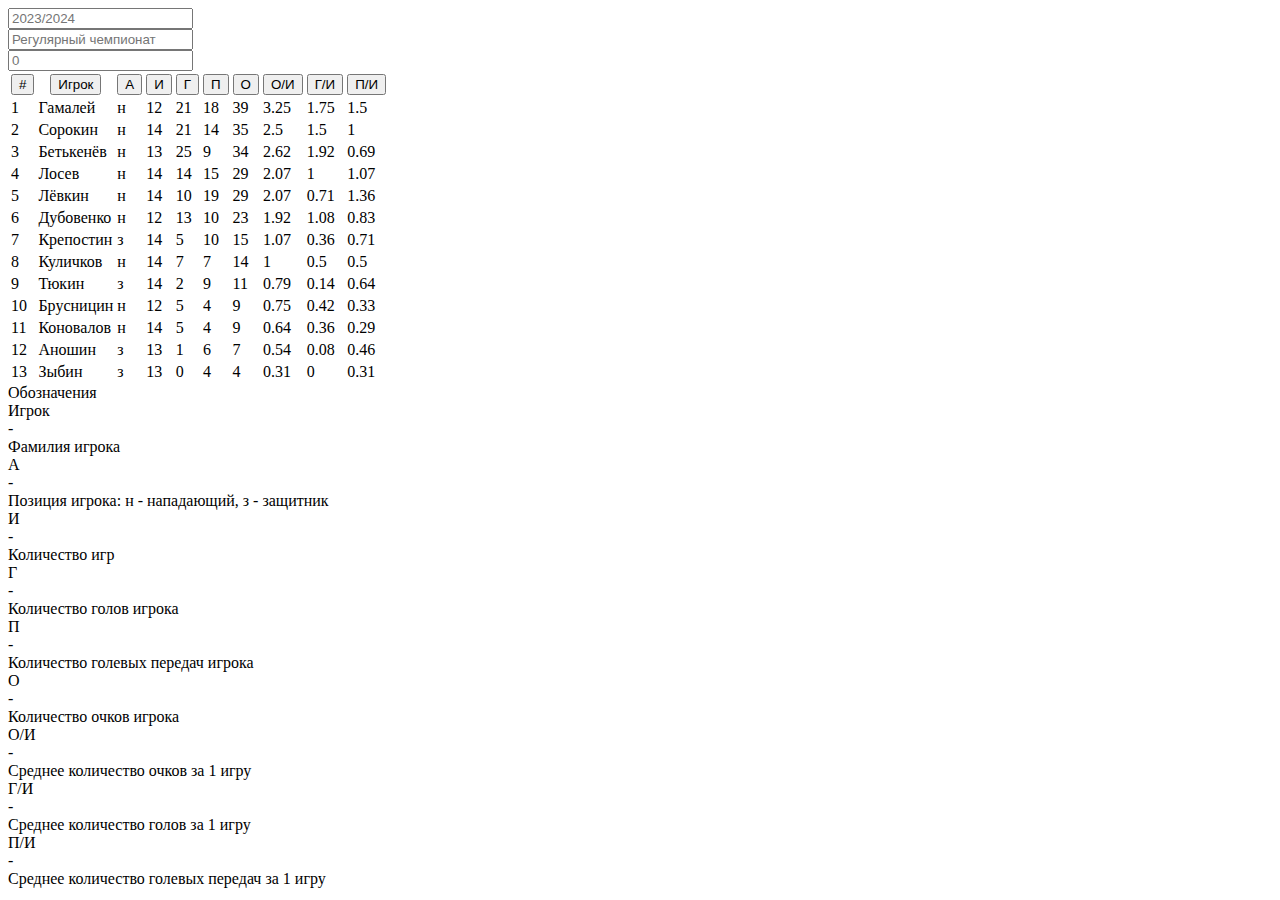
==== index.html @ e2f626ed "Add files via upload" ====
<!DOCTYPE html>
<html lang="en">

<head>
	<meta charset="UTF-8">
	<meta name="viewport" content="width=device-width, initial-scale=1.0">
	<title>Document</title>
</head>

<body>
	<div class="content">
		<div class="content__container">
			<div class="content__header header">
				<div class="header__left championship-select" data-one-select>
					<div class="championship-select__years">
						<select name="form[]" class="form" data-show-selected data-search id="championship-years-select">
						</select>
					</div>
					<div class="championship-select__names">
					</div>
				</div>
				<div class="header__right"></div>
			</div>
			<table class="content__table"></table>
			<footer class="content__footer footer">
				<div class="footer__title">Обозначения</div>
				<div class="footer__stats-description stats-description">
				</div>
			</footer>
		</div>
	</div>
	<script src="js/app.min.js?_v=20240306083758"></script>
</body>

</html>
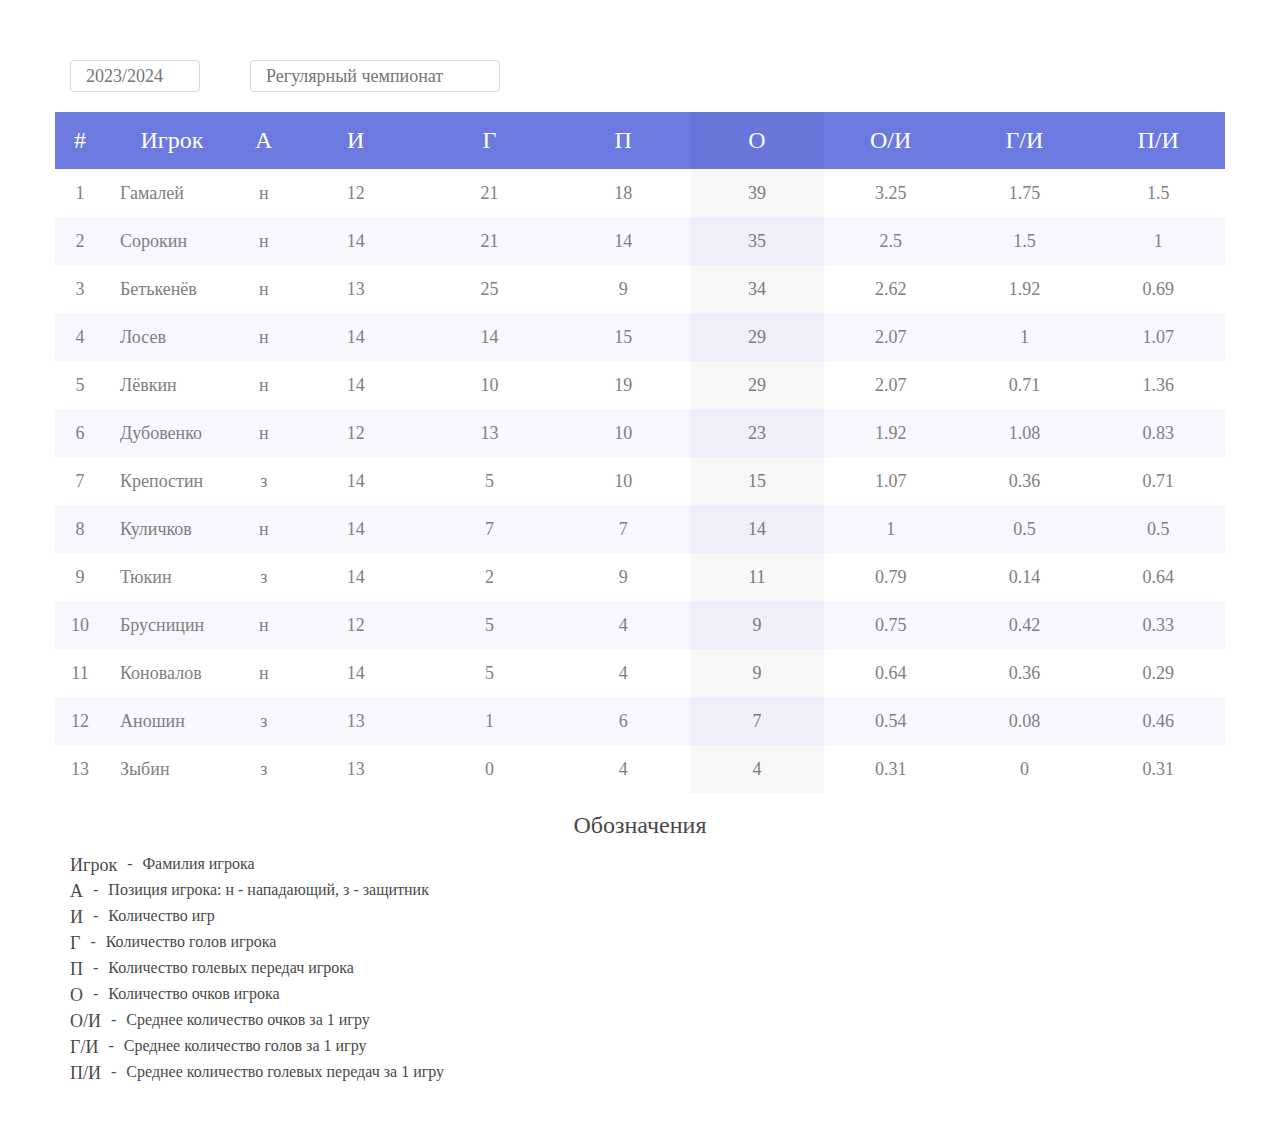
==== commit f83bd0b5: "Add files via upload" ====
--- a/index.html
+++ b/index.html
@@ -1,35 +1,62 @@
 <!DOCTYPE html>
-<html lang="en">
+<html lang="ru">
 
 <head>
+	<title>Статистика команды "Кристалл"</title>
 	<meta charset="UTF-8">
+	<meta name="format-detection" content="telephone=no">
+	<!-- <style>body{opacity: 0;}</style> -->
+	<link rel="stylesheet" href="css/style.min.css?_v=20240306084522">
+	<link rel="shortcut icon" href="favicon.ico">
+	<!-- <meta name="robots" content="noindex, nofollow"> -->
 	<meta name="viewport" content="width=device-width, initial-scale=1.0">
-	<title>Document</title>
 </head>
 
 <body>
-	<div class="content">
-		<div class="content__container">
-			<div class="content__header header">
-				<div class="header__left championship-select" data-one-select>
-					<div class="championship-select__years">
-						<select name="form[]" class="form" data-show-selected data-search id="championship-years-select">
-						</select>
+	<div class="wrapper">
+		<header class="header">
+			<div class="header__container">
+			</div>
+		</header>
+		<main class="page">
+			<div class="content">
+				<div class="content__container">
+					<div class="content__header header">
+						<div class="header__left championship-select" data-one-select>
+							<div class="championship-select__years">
+								<select name="form[]" class="form" data-show-selected data-search id="championship-years-select">
+								</select>
+							</div>
+							<div class="championship-select__names">
+							</div>
+						</div>
+						<div class="header__right"></div>
 					</div>
-					<div class="championship-select__names">
-					</div>
+					<table class="content__table"></table>
+					<footer class="content__footer footer">
+						<div class="footer__title">Обозначения</div>
+						<div class="footer__stats-description stats-description">
+						</div>
+					</footer>
 				</div>
-				<div class="header__right"></div>
 			</div>
-			<table class="content__table"></table>
-			<footer class="content__footer footer">
-				<div class="footer__title">Обозначения</div>
-				<div class="footer__stats-description stats-description">
-				</div>
-			</footer>
+		</main>
+		<footer class="footer">
+			<div class="footer__container">
+			</div>
+		</footer>
+	</div>
+	<!-- <div id="popup" aria-hidden="true" class="popup">
+	<div class="popup__wrapper">
+		<div class="popup__content">
+			<button data-close type="button" class="popup__close">Закрыть</button>
+			<div class="popup__text">
+				Text
+			</div>
 		</div>
 	</div>
-	<script src="js/app.min.js?_v=20240306083758"></script>
+</div> -->
+	<script src="js/app.min.js?_v=20240306084522"></script>
 </body>
 
 </html>--- a/css/style.min.css
+++ b/css/style.min.css
@@ -0,0 +1 @@
+@charset "UTF-8";@import url(https://fonts.googleapis.com/css?family=Montserrat:regular,700,800&display=swap&subset=cyrillic-ext);@import url(https://fonts.googleapis.com/css?family=Ubuntu:regular,700&display=swap&subset=cyrillic-ext);@font-face{font-family:icons;src:url(fonts/icons.eot?rkojzh);src:url(fonts/icons.eot?rkojzh#iefix) format("embedded-opentype"),url(fonts/icons.ttf?rkojzh) format("truetype"),url(fonts/icons.woff?rkojzh) format("woff"),url(fonts/icons.svg?rkojzh#icons) format("svg");font-weight:400;font-style:normal;font-display:block}.select__value:after,[class*=_icon-]:after{font-family:icons;font-style:normal;font-weight:400;font-variant:normal;text-transform:none;line-height:1;-webkit-font-smoothing:antialiased;-moz-osx-font-smoothing:grayscale}[class*=_icon-]:after{display:block}._icon-sorted:after{content:"\ea1c"}*{padding:0;margin:0;border:0}*,:after,:before{-webkit-box-sizing:border-box;box-sizing:border-box}body,html{min-width:320px}body{color:#000;line-height:1;font-family:Ubunty;font-size:.875rem;-ms-text-size-adjust:100%;-moz-text-size-adjust:100%;-webkit-text-size-adjust:100%;-webkit-font-smoothing:antialiased;-moz-osx-font-smoothing:grayscale}button,input,textarea{font-family:Ubunty;font-size:inherit}button{cursor:pointer;color:inherit;background-color:inherit}a{color:inherit}a:link,a:visited{text-decoration:none}a:hover{text-decoration:none}ul li{list-style:none}img{vertical-align:top}h1,h2,h3,h4,h5,h6{font-weight:inherit;font-size:inherit}html{font-size:1rem}.lock body{overflow:hidden;-ms-touch-action:none;touch-action:none}.wrapper{min-height:100%;display:-webkit-box;display:-ms-flexbox;display:flex;-webkit-box-orient:vertical;-webkit-box-direction:normal;-ms-flex-direction:column;flex-direction:column;overflow:hidden}.wrapper>main{-webkit-box-flex:1;-ms-flex:1 1 auto;flex:1 1 auto}.wrapper>*{min-width:0}._select-hidden{display:none}[class*=__container]{max-width:73.125rem;-webkit-box-sizing:content-box;box-sizing:content-box;margin:0 auto}.select{position:relative}.select__body{position:relative}.select__title{color:inherit;text-align:left;border:.0625rem solid #d9d9d9;background-color:#fff;cursor:pointer;width:100%;border-radius:.25rem}.select__value{display:-webkit-box;display:-ms-flexbox;display:flex;-webkit-box-align:center;-ms-flex-align:center;align-items:center;height:1.875rem;padding:0 .9375rem;gap:.625rem;cursor:pointer}.select__value>*{-webkit-box-flex:1;-ms-flex:1 1 auto;flex:1 1 auto}.select__value:after{-webkit-box-flex:0;-ms-flex:0 0 .625rem;flex:0 0 .625rem;-webkit-transition:all .3s ease 0s;-o-transition:all .3s ease 0s;transition:all .3s ease 0s;display:-webkit-box;display:-ms-flexbox;display:flex;-webkit-box-pack:center;-ms-flex-pack:center;justify-content:center;-webkit-box-align:center;-ms-flex-align:center;align-items:center;display:block;font-size:.6875rem;-webkit-transform:rotate(-270deg);-ms-transform:rotate(-270deg);transform:rotate(-270deg);content:"\ea1c"}.select__value._select-pseudo-label::before{content:attr(data-pseudo-label);opacity:.5}.select__text{-webkit-box-flex:1;-ms-flex:1 1 auto;flex:1 1 auto}.select__input{width:100%;background-color:transparent;height:100%;outline:0;cursor:pointer}.select__options{color:#000;position:absolute;top:1.8125rem;border-radius:0 0 .25rem .25rem;min-width:100%;left:0;background-color:#fff;border-top:0;border:.0625rem solid #d9d9d9;border-top:0;padding:.3125rem 0 0 0}.select__scroll{overflow-y:auto;overflow-x:hidden;max-height:12.5rem}.select__option{width:100%;text-align:left;cursor:pointer;padding:.3125rem .9375rem;color:inherit}.select__option._select-selected{background-color:#eee}.select__row{display:-webkit-inline-box;display:-ms-inline-flexbox;display:inline-flex;-webkit-box-align:center;-ms-flex-align:center;align-items:center}.select._select-open{z-index:5}._select-tag{cursor:pointer}.checkbox{position:relative}.checkbox:not(:last-child){margin-bottom:.3125rem}.checkbox__input{position:absolute;width:0;height:0;opacity:0}.checkbox__input:focus+.checkbox__label:before{-webkit-box-shadow:0 0 .3125rem #000;box-shadow:0 0 .3125rem #000}.checkbox__input:checked+.checkbox__label:before{background:#000}.checkbox__label{cursor:pointer;display:-webkit-inline-box;display:-ms-inline-flexbox;display:inline-flex;-webkit-box-align:center;-ms-flex-align:center;align-items:center;position:relative;gap:.625rem}.checkbox__label:before{content:"";-ms-flex-item-align:start;align-self:flex-start;-webkit-box-flex:0;-ms-flex:0 0 1.25rem;flex:0 0 1.25rem;width:1.25rem;height:1.25rem;border:.0625rem solid #a7a9ac}[class*=-ibg]{position:relative}[class*=-ibg] img{position:absolute;width:100%;height:100%;top:0;left:0;-o-object-fit:cover;object-fit:cover}[class*=-ibg_contain] img{-o-object-fit:contain;object-fit:contain}.header{display:-webkit-box;display:-ms-flexbox;display:flex;-webkit-box-pack:justify;-ms-flex-pack:justify;justify-content:space-between;padding:1.25rem .9375rem;font-size:1.125rem;color:#000;z-index:100;position:relative}.championship-select{display:-webkit-box;display:-ms-flexbox;display:flex;-webkit-box-align:center;-ms-flex-align:center;align-items:center;gap:3.125rem;width:100%}.championship-select__years{width:8.125rem}.championship-select__names{width:15.625rem}.content__table{display:-ms-grid;display:grid;border-collapse:collapse;min-width:100%;font-size:1.125rem}.content__table tbody,.content__table thead,.content__table tr{display:contents}.content__table td,.content__table th{overflow:hidden;-o-text-overflow:ellipsis;text-overflow:ellipsis;white-space:nowrap;position:relative}.content__table td button::before,.content__table td::before,.content__table th button::before,.content__table th::before{content:"";top:0;left:0;height:100%;width:100%;position:absolute;background:#000;opacity:0;z-index:-9}.content__table th{position:sticky;top:0;background:#6c7ae0;font-weight:700;color:#fff;z-index:99}.content__table th:last-child{border:0}.content__table td{padding:.9375rem .9375rem;color:grey}.content__table tr:nth-child(even) td{background:#f8f6ff}.content__td{padding:.3125rem;text-align:center}.content .td-name{text-align:left}.content .th{display:-webkit-box;display:-ms-flexbox;display:flex;-webkit-box-pack:center;-ms-flex-pack:center;justify-content:center;-webkit-box-align:center;-ms-flex-align:center;align-items:center;font-size:1.5rem}.content .th__inner{display:-webkit-box;display:-ms-flexbox;display:flex;-webkit-box-align:center;-ms-flex-align:center;align-items:center;gap:.3125rem;position:relative;padding:.9375rem .5rem;z-index:6}.content .th__inner._increase::after{-webkit-transform:rotate(90deg);-ms-transform:rotate(90deg);transform:rotate(90deg)}.content .th__inner::after{-webkit-transform:rotate(270deg);-ms-transform:rotate(270deg);transform:rotate(270deg);font-size:.75rem;position:absolute;left:-.5625rem}.footer{padding:1.25rem .9375rem;font-size:1rem;color:#494949}.footer__title{padding:0 0 .9375rem 0;font-size:1.5rem;text-align:center}.stats-description{-webkit-box-align:center;-ms-flex-align:center;align-items:center}.stats-description__item{padding:.25rem 0}.item-stats-description{display:-webkit-box;display:-ms-flexbox;display:flex}.item-stats-description__abbreviation{font-size:1.125rem}.item-stats-description__dash{margin:0 .625rem}[data-button-sort=false]{cursor:text}._hidden{display:none!important}._td-hidden{display:none!important}@media (max-width:61.99875em){.championship-select{-webkit-box-pack:justify;-ms-flex-pack:justify;justify-content:space-between;gap:1.25rem}.content__table{font-size:1rem}.content__table td{padding:.625rem .625rem}.content .th{font-size:1.25rem}.footer{font-size:.875rem}.footer__title{font-size:1.25rem}.item-stats-description__abbreviation{font-size:1rem}}@media (max-width:40.625em){.content .th__inner{padding:.625rem .3125rem}}@media (max-width:29.99875em){.championship-select{-webkit-box-orient:vertical;-webkit-box-direction:normal;-ms-flex-direction:column;flex-direction:column}.championship-select__years{width:100%}.championship-select__names{width:100%}.content__table td{padding:.625rem .25rem}}@media (any-hover:hover){.select__option:hover{background:#d9d9d9}}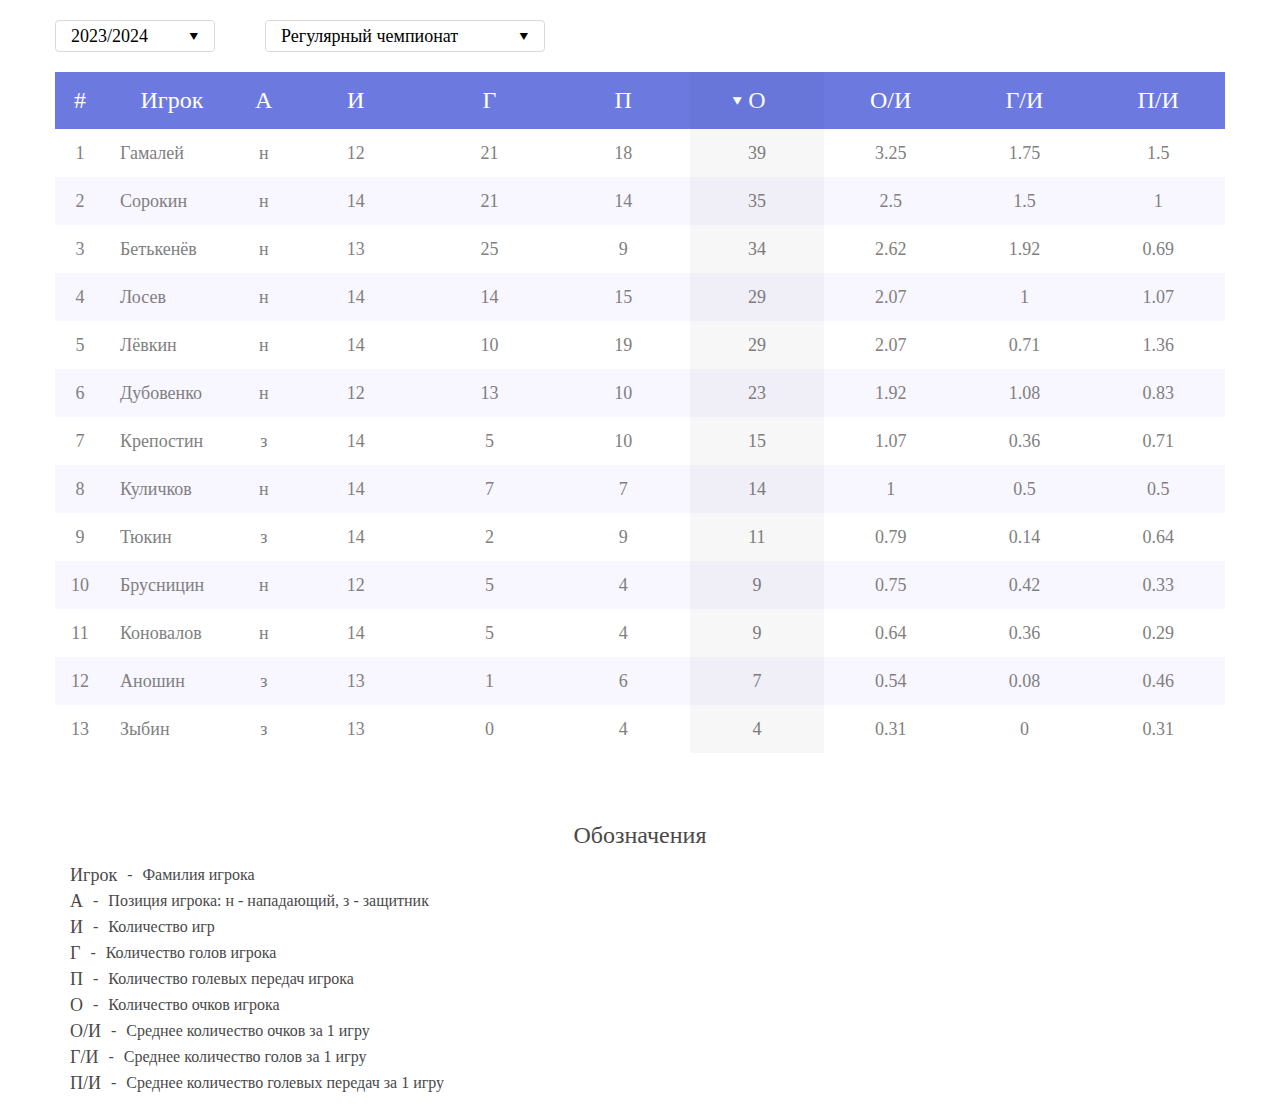
==== commit 6797c37e: "Add files via upload" ====
--- a/index.html
+++ b/index.html
@@ -6,7 +6,7 @@
 	<meta charset="UTF-8">
 	<meta name="format-detection" content="telephone=no">
 	<!-- <style>body{opacity: 0;}</style> -->
-	<link rel="stylesheet" href="css/style.min.css?_v=20240306084522">
+	<link rel="stylesheet" href="css/style.min.css?_v=20240306095601">
 	<link rel="shortcut icon" href="favicon.ico">
 	<!-- <meta name="robots" content="noindex, nofollow"> -->
 	<meta name="viewport" content="width=device-width, initial-scale=1.0">
@@ -16,33 +16,29 @@
 	<div class="wrapper">
 		<header class="header">
 			<div class="header__container">
+				<div class="header__left championship-select" data-one-select>
+					<div class="championship-select__years">
+						<select name="form[]" class="form" id="championship-years-select">
+						</select>
+					</div>
+					<div class="championship-select__names">
+					</div>
+				</div>
+				<div class="header__right"></div>
 			</div>
 		</header>
 		<main class="page">
 			<div class="content">
 				<div class="content__container">
-					<div class="content__header header">
-						<div class="header__left championship-select" data-one-select>
-							<div class="championship-select__years">
-								<select name="form[]" class="form" data-show-selected data-search id="championship-years-select">
-								</select>
-							</div>
-							<div class="championship-select__names">
-							</div>
-						</div>
-						<div class="header__right"></div>
-					</div>
 					<table class="content__table"></table>
-					<footer class="content__footer footer">
-						<div class="footer__title">Обозначения</div>
-						<div class="footer__stats-description stats-description">
-						</div>
-					</footer>
 				</div>
 			</div>
 		</main>
 		<footer class="footer">
 			<div class="footer__container">
+				<div class="footer__title">Обозначения</div>
+				<div class="footer__stats-description stats-description">
+				</div>
 			</div>
 		</footer>
 	</div>
@@ -56,7 +52,7 @@
 		</div>
 	</div>
 </div> -->
-	<script src="js/app.min.js?_v=20240306084522"></script>
+	<script src="js/app.min.js?_v=20240306095601"></script>
 </body>
 
 </html>--- a/css/style.min.css
+++ b/css/style.min.css
@@ -1 +1 @@
-@charset "UTF-8";@import url(https://fonts.googleapis.com/css?family=Montserrat:regular,700,800&display=swap&subset=cyrillic-ext);@import url(https://fonts.googleapis.com/css?family=Ubuntu:regular,700&display=swap&subset=cyrillic-ext);@font-face{font-family:icons;src:url(fonts/icons.eot?rkojzh);src:url(fonts/icons.eot?rkojzh#iefix) format("embedded-opentype"),url(fonts/icons.ttf?rkojzh) format("truetype"),url(fonts/icons.woff?rkojzh) format("woff"),url(fonts/icons.svg?rkojzh#icons) format("svg");font-weight:400;font-style:normal;font-display:block}.select__value:after,[class*=_icon-]:after{font-family:icons;font-style:normal;font-weight:400;font-variant:normal;text-transform:none;line-height:1;-webkit-font-smoothing:antialiased;-moz-osx-font-smoothing:grayscale}[class*=_icon-]:after{display:block}._icon-sorted:after{content:"\ea1c"}*{padding:0;margin:0;border:0}*,:after,:before{-webkit-box-sizing:border-box;box-sizing:border-box}body,html{min-width:320px}body{color:#000;line-height:1;font-family:Ubunty;font-size:.875rem;-ms-text-size-adjust:100%;-moz-text-size-adjust:100%;-webkit-text-size-adjust:100%;-webkit-font-smoothing:antialiased;-moz-osx-font-smoothing:grayscale}button,input,textarea{font-family:Ubunty;font-size:inherit}button{cursor:pointer;color:inherit;background-color:inherit}a{color:inherit}a:link,a:visited{text-decoration:none}a:hover{text-decoration:none}ul li{list-style:none}img{vertical-align:top}h1,h2,h3,h4,h5,h6{font-weight:inherit;font-size:inherit}html{font-size:1rem}.lock body{overflow:hidden;-ms-touch-action:none;touch-action:none}.wrapper{min-height:100%;display:-webkit-box;display:-ms-flexbox;display:flex;-webkit-box-orient:vertical;-webkit-box-direction:normal;-ms-flex-direction:column;flex-direction:column;overflow:hidden}.wrapper>main{-webkit-box-flex:1;-ms-flex:1 1 auto;flex:1 1 auto}.wrapper>*{min-width:0}._select-hidden{display:none}[class*=__container]{max-width:73.125rem;-webkit-box-sizing:content-box;box-sizing:content-box;margin:0 auto}.select{position:relative}.select__body{position:relative}.select__title{color:inherit;text-align:left;border:.0625rem solid #d9d9d9;background-color:#fff;cursor:pointer;width:100%;border-radius:.25rem}.select__value{display:-webkit-box;display:-ms-flexbox;display:flex;-webkit-box-align:center;-ms-flex-align:center;align-items:center;height:1.875rem;padding:0 .9375rem;gap:.625rem;cursor:pointer}.select__value>*{-webkit-box-flex:1;-ms-flex:1 1 auto;flex:1 1 auto}.select__value:after{-webkit-box-flex:0;-ms-flex:0 0 .625rem;flex:0 0 .625rem;-webkit-transition:all .3s ease 0s;-o-transition:all .3s ease 0s;transition:all .3s ease 0s;display:-webkit-box;display:-ms-flexbox;display:flex;-webkit-box-pack:center;-ms-flex-pack:center;justify-content:center;-webkit-box-align:center;-ms-flex-align:center;align-items:center;display:block;font-size:.6875rem;-webkit-transform:rotate(-270deg);-ms-transform:rotate(-270deg);transform:rotate(-270deg);content:"\ea1c"}.select__value._select-pseudo-label::before{content:attr(data-pseudo-label);opacity:.5}.select__text{-webkit-box-flex:1;-ms-flex:1 1 auto;flex:1 1 auto}.select__input{width:100%;background-color:transparent;height:100%;outline:0;cursor:pointer}.select__options{color:#000;position:absolute;top:1.8125rem;border-radius:0 0 .25rem .25rem;min-width:100%;left:0;background-color:#fff;border-top:0;border:.0625rem solid #d9d9d9;border-top:0;padding:.3125rem 0 0 0}.select__scroll{overflow-y:auto;overflow-x:hidden;max-height:12.5rem}.select__option{width:100%;text-align:left;cursor:pointer;padding:.3125rem .9375rem;color:inherit}.select__option._select-selected{background-color:#eee}.select__row{display:-webkit-inline-box;display:-ms-inline-flexbox;display:inline-flex;-webkit-box-align:center;-ms-flex-align:center;align-items:center}.select._select-open{z-index:5}._select-tag{cursor:pointer}.checkbox{position:relative}.checkbox:not(:last-child){margin-bottom:.3125rem}.checkbox__input{position:absolute;width:0;height:0;opacity:0}.checkbox__input:focus+.checkbox__label:before{-webkit-box-shadow:0 0 .3125rem #000;box-shadow:0 0 .3125rem #000}.checkbox__input:checked+.checkbox__label:before{background:#000}.checkbox__label{cursor:pointer;display:-webkit-inline-box;display:-ms-inline-flexbox;display:inline-flex;-webkit-box-align:center;-ms-flex-align:center;align-items:center;position:relative;gap:.625rem}.checkbox__label:before{content:"";-ms-flex-item-align:start;align-self:flex-start;-webkit-box-flex:0;-ms-flex:0 0 1.25rem;flex:0 0 1.25rem;width:1.25rem;height:1.25rem;border:.0625rem solid #a7a9ac}[class*=-ibg]{position:relative}[class*=-ibg] img{position:absolute;width:100%;height:100%;top:0;left:0;-o-object-fit:cover;object-fit:cover}[class*=-ibg_contain] img{-o-object-fit:contain;object-fit:contain}.header{display:-webkit-box;display:-ms-flexbox;display:flex;-webkit-box-pack:justify;-ms-flex-pack:justify;justify-content:space-between;padding:1.25rem .9375rem;font-size:1.125rem;color:#000;z-index:100;position:relative}.championship-select{display:-webkit-box;display:-ms-flexbox;display:flex;-webkit-box-align:center;-ms-flex-align:center;align-items:center;gap:3.125rem;width:100%}.championship-select__years{width:8.125rem}.championship-select__names{width:15.625rem}.content__table{display:-ms-grid;display:grid;border-collapse:collapse;min-width:100%;font-size:1.125rem}.content__table tbody,.content__table thead,.content__table tr{display:contents}.content__table td,.content__table th{overflow:hidden;-o-text-overflow:ellipsis;text-overflow:ellipsis;white-space:nowrap;position:relative}.content__table td button::before,.content__table td::before,.content__table th button::before,.content__table th::before{content:"";top:0;left:0;height:100%;width:100%;position:absolute;background:#000;opacity:0;z-index:-9}.content__table th{position:sticky;top:0;background:#6c7ae0;font-weight:700;color:#fff;z-index:99}.content__table th:last-child{border:0}.content__table td{padding:.9375rem .9375rem;color:grey}.content__table tr:nth-child(even) td{background:#f8f6ff}.content__td{padding:.3125rem;text-align:center}.content .td-name{text-align:left}.content .th{display:-webkit-box;display:-ms-flexbox;display:flex;-webkit-box-pack:center;-ms-flex-pack:center;justify-content:center;-webkit-box-align:center;-ms-flex-align:center;align-items:center;font-size:1.5rem}.content .th__inner{display:-webkit-box;display:-ms-flexbox;display:flex;-webkit-box-align:center;-ms-flex-align:center;align-items:center;gap:.3125rem;position:relative;padding:.9375rem .5rem;z-index:6}.content .th__inner._increase::after{-webkit-transform:rotate(90deg);-ms-transform:rotate(90deg);transform:rotate(90deg)}.content .th__inner::after{-webkit-transform:rotate(270deg);-ms-transform:rotate(270deg);transform:rotate(270deg);font-size:.75rem;position:absolute;left:-.5625rem}.footer{padding:1.25rem .9375rem;font-size:1rem;color:#494949}.footer__title{padding:0 0 .9375rem 0;font-size:1.5rem;text-align:center}.stats-description{-webkit-box-align:center;-ms-flex-align:center;align-items:center}.stats-description__item{padding:.25rem 0}.item-stats-description{display:-webkit-box;display:-ms-flexbox;display:flex}.item-stats-description__abbreviation{font-size:1.125rem}.item-stats-description__dash{margin:0 .625rem}[data-button-sort=false]{cursor:text}._hidden{display:none!important}._td-hidden{display:none!important}@media (max-width:61.99875em){.championship-select{-webkit-box-pack:justify;-ms-flex-pack:justify;justify-content:space-between;gap:1.25rem}.content__table{font-size:1rem}.content__table td{padding:.625rem .625rem}.content .th{font-size:1.25rem}.footer{font-size:.875rem}.footer__title{font-size:1.25rem}.item-stats-description__abbreviation{font-size:1rem}}@media (max-width:40.625em){.content .th__inner{padding:.625rem .3125rem}}@media (max-width:29.99875em){.championship-select{-webkit-box-orient:vertical;-webkit-box-direction:normal;-ms-flex-direction:column;flex-direction:column}.championship-select__years{width:100%}.championship-select__names{width:100%}.content__table td{padding:.625rem .25rem}}@media (any-hover:hover){.select__option:hover{background:#d9d9d9}}+@charset "UTF-8";@import url(https://fonts.googleapis.com/css?family=Montserrat:regular,700,800&display=swap&subset=cyrillic-ext);@import url(https://fonts.googleapis.com/css?family=Ubuntu:regular,700&display=swap&subset=cyrillic-ext);@font-face{font-family:icons;src:url(../fonts/icons.eot?rkojzh);src:url(../fonts/icons.eot?rkojzh#iefix) format("embedded-opentype"),url(../fonts/icons.ttf?rkojzh) format("truetype"),url(../fonts/icons.woff?rkojzh) format("woff"),url(../fonts/icons.svg?rkojzh#icons) format("svg");font-weight:400;font-style:normal;font-display:block}.select__value:after,[class*=_icon-]:after{font-family:icons;font-style:normal;font-weight:400;font-variant:normal;text-transform:none;line-height:1;-webkit-font-smoothing:antialiased;-moz-osx-font-smoothing:grayscale}[class*=_icon-]:after{display:block}._icon-sorted:after{content:"\ea1c"}*{padding:0;margin:0;border:0}*,:after,:before{-webkit-box-sizing:border-box;box-sizing:border-box}body,html{min-width:320px}body{color:#000;line-height:1;font-family:Ubunty;font-size:.875rem;-ms-text-size-adjust:100%;-moz-text-size-adjust:100%;-webkit-text-size-adjust:100%;-webkit-font-smoothing:antialiased;-moz-osx-font-smoothing:grayscale}button,input,textarea{font-family:Ubunty;font-size:inherit}button{cursor:pointer;color:inherit;background-color:inherit}a{color:inherit}a:link,a:visited{text-decoration:none}a:hover{text-decoration:none}ul li{list-style:none}img{vertical-align:top}h1,h2,h3,h4,h5,h6{font-weight:inherit;font-size:inherit}html{font-size:1rem}.lock body{overflow:hidden;-ms-touch-action:none;touch-action:none}.wrapper{min-height:100%;display:-webkit-box;display:-ms-flexbox;display:flex;-webkit-box-orient:vertical;-webkit-box-direction:normal;-ms-flex-direction:column;flex-direction:column;overflow:hidden}.wrapper>main{-webkit-box-flex:1;-ms-flex:1 1 auto;flex:1 1 auto}.wrapper>*{min-width:0}._select-hidden{display:none}[class*=__container]{max-width:73.125rem;-webkit-box-sizing:content-box;box-sizing:content-box;margin:0 auto}.select{position:relative}.select__body{position:relative}.select__title{color:inherit;text-align:left;border:.0625rem solid #d9d9d9;background-color:#fff;cursor:pointer;width:100%;border-radius:.25rem}.select__value{display:-webkit-box;display:-ms-flexbox;display:flex;-webkit-box-align:center;-ms-flex-align:center;align-items:center;height:1.875rem;padding:0 .9375rem;gap:.625rem;cursor:pointer}.select__value>*{-webkit-box-flex:1;-ms-flex:1 1 auto;flex:1 1 auto}.select__value:after{-webkit-box-flex:0;-ms-flex:0 0 .625rem;flex:0 0 .625rem;-webkit-transition:all .3s ease 0s;-o-transition:all .3s ease 0s;transition:all .3s ease 0s;display:-webkit-box;display:-ms-flexbox;display:flex;-webkit-box-pack:center;-ms-flex-pack:center;justify-content:center;-webkit-box-align:center;-ms-flex-align:center;align-items:center;display:block;font-size:.6875rem;-webkit-transform:rotate(-270deg);-ms-transform:rotate(-270deg);transform:rotate(-270deg);content:"\ea1c"}.select__value._select-pseudo-label::before{content:attr(data-pseudo-label);opacity:.5}.select__text{-webkit-box-flex:1;-ms-flex:1 1 auto;flex:1 1 auto}.select__input{width:100%;background-color:transparent;height:100%;outline:0;cursor:pointer}.select__options{color:#000;position:absolute;top:1.8125rem;border-radius:0 0 .25rem .25rem;min-width:100%;left:0;background-color:#fff;border-top:0;border:.0625rem solid #d9d9d9;border-top:0;padding:.3125rem 0 0 0}.select__scroll{overflow-y:auto;overflow-x:hidden;max-height:12.5rem}.select__option{width:100%;text-align:left;cursor:pointer;padding:.3125rem .9375rem;color:inherit}.select__option._select-selected{background-color:#eee}.select__row{display:-webkit-inline-box;display:-ms-inline-flexbox;display:inline-flex;-webkit-box-align:center;-ms-flex-align:center;align-items:center}.select._select-open{z-index:5}._select-tag{cursor:pointer}.checkbox{position:relative}.checkbox:not(:last-child){margin-bottom:.3125rem}.checkbox__input{position:absolute;width:0;height:0;opacity:0}.checkbox__input:focus+.checkbox__label:before{-webkit-box-shadow:0 0 .3125rem #000;box-shadow:0 0 .3125rem #000}.checkbox__input:checked+.checkbox__label:before{background:#000}.checkbox__label{cursor:pointer;display:-webkit-inline-box;display:-ms-inline-flexbox;display:inline-flex;-webkit-box-align:center;-ms-flex-align:center;align-items:center;position:relative;gap:.625rem}.checkbox__label:before{content:"";-ms-flex-item-align:start;align-self:flex-start;-webkit-box-flex:0;-ms-flex:0 0 1.25rem;flex:0 0 1.25rem;width:1.25rem;height:1.25rem;border:.0625rem solid #a7a9ac}[class*=-ibg]{position:relative}[class*=-ibg] img{position:absolute;width:100%;height:100%;top:0;left:0;-o-object-fit:cover;object-fit:cover}[class*=-ibg_contain] img{-o-object-fit:contain;object-fit:contain}.header{padding:1.25rem .9375rem;font-size:1.125rem;color:#000;z-index:100;position:relative}.header__container{display:-webkit-box;display:-ms-flexbox;display:flex;-webkit-box-pack:justify;-ms-flex-pack:justify;justify-content:space-between}.header .select__content{overflow:hidden;-o-text-overflow:ellipsis;text-overflow:ellipsis;white-space:nowrap}.championship-select{display:-webkit-box;display:-ms-flexbox;display:flex;-webkit-box-align:center;-ms-flex-align:center;align-items:center;gap:3.125rem;width:100%}.championship-select__years{width:10rem}.championship-select__names{width:17.5rem}.footer{margin:3.125rem 0 0 0;font-size:1rem;color:#494949}.footer__container{padding:1.25rem .9375rem;-webkit-box-sizing:border-box;box-sizing:border-box}.footer__title{padding:0 0 .9375rem 0;font-size:1.5rem;text-align:center}.stats-description__item{padding:.25rem 0}.item-stats-description{display:-webkit-box;display:-ms-flexbox;display:flex;-webkit-box-align:center;-ms-flex-align:center;align-items:center}.item-stats-description__abbreviation{font-size:1.125rem}.item-stats-description__dash{margin:0 .625rem}.content__table{display:-ms-grid;display:grid;border-collapse:collapse;min-width:100%;font-size:1.125rem}.content__table tbody,.content__table thead,.content__table tr{display:contents}.content__table td,.content__table th{overflow:hidden;-o-text-overflow:ellipsis;text-overflow:ellipsis;white-space:nowrap;position:relative}.content__table td button::before,.content__table td::before,.content__table th button::before,.content__table th::before{content:"";top:0;left:0;height:100%;width:100%;position:absolute;background:#000;opacity:0;z-index:-9}.content__table th{position:sticky;top:0;background:#6c7ae0;font-weight:700;color:#fff;z-index:99}.content__table th:last-child{border:0}.content__table td{padding:.9375rem .9375rem;color:grey}.content__table tr:nth-child(even) td{background:#f8f6ff}.content__td{padding:.3125rem;text-align:center}.content .td-name{text-align:left}.content .th{display:-webkit-box;display:-ms-flexbox;display:flex;-webkit-box-pack:center;-ms-flex-pack:center;justify-content:center;-webkit-box-align:center;-ms-flex-align:center;align-items:center;font-size:1.5rem}.content .th__inner{display:-webkit-box;display:-ms-flexbox;display:flex;-webkit-box-align:center;-ms-flex-align:center;align-items:center;gap:.3125rem;position:relative;padding:.9375rem .5rem;z-index:6}.content .th__inner._increase::after{-webkit-transform:rotate(90deg);-ms-transform:rotate(90deg);transform:rotate(90deg)}.content .th__inner::after{-webkit-transform:rotate(270deg);-ms-transform:rotate(270deg);transform:rotate(270deg);font-size:.75rem;position:absolute;left:-.5625rem}[data-button-sort=false]{cursor:text}._hidden{display:none!important}._td-hidden{display:none!important}@media (max-width:61.99875em){.championship-select{-webkit-box-pack:justify;-ms-flex-pack:justify;justify-content:space-between;gap:1.25rem}.footer{font-size:.875rem}.footer__title{font-size:1.25rem}.item-stats-description__abbreviation{font-size:1rem}.content__table{font-size:1rem}.content__table td{padding:.625rem .625rem}.content .th{font-size:1.25rem}}@media (max-width:40.625em){.content .th__inner{padding:.625rem .3125rem}}@media (max-width:31.25em){.championship-select{-webkit-box-orient:vertical;-webkit-box-direction:normal;-ms-flex-direction:column;flex-direction:column}.championship-select__years{width:100%}.championship-select__names{width:100%}}@media (max-width:29.99875em){.content__table td{padding:.625rem .25rem}}@media (any-hover:hover){.select__option:hover{background:#d9d9d9}}